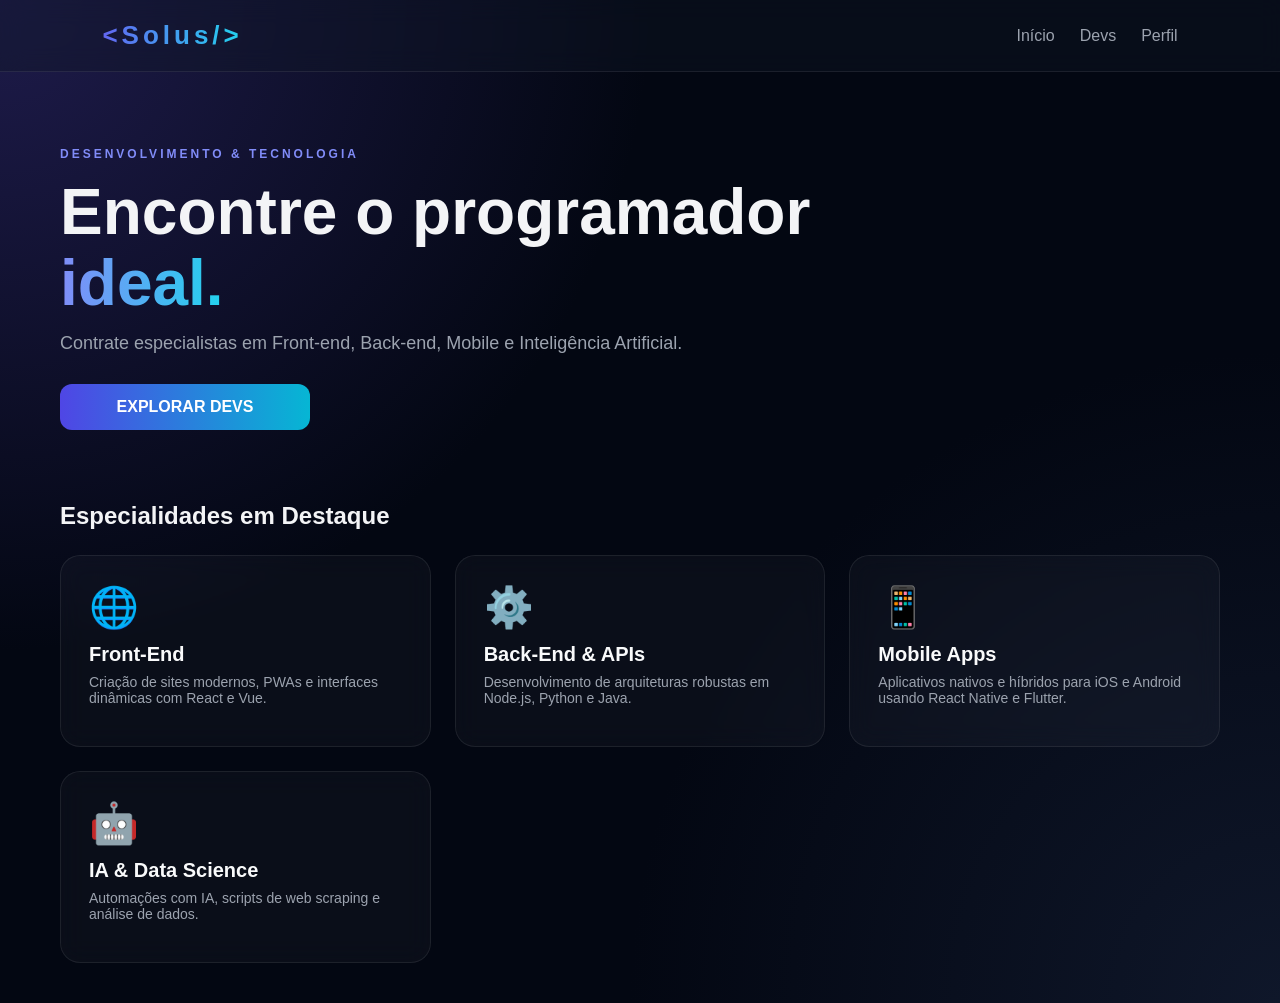
==== index.html @ f99aff29 "Add files via upload" ====
<!DOCTYPE html>
<html lang="pt-BR">
<head>
    <meta charset="UTF-8">
    <meta name="viewport" content="width=device-width, initial-scale=1.0">
    <meta name="theme-color" content="#030712">
    <link rel="stylesheet" href="css/style.css">
    <link rel="manifest" href="manifest.json">
    <title>Solus Code | Dev Services</title>
</head>
<body>
    <header class="topbar">
        <a href="index.html" class="logo">&lt;Solus/&gt;</a>
        <nav>
            <a href="index.html">Início</a>
            <a href="servicos.html">Devs</a>
            <a href="perfil.html">Perfil</a>
        </nav>
    </header>

    <main class="home">
        <section class="hero">
            <div>
                <span class="tag">DESENVOLVIMENTO & TECNOLOGIA</span>
                <h1>Encontre o programador <span>ideal.</span></h1>
                <p>Contrate especialistas em Front-end, Back-end, Mobile e Inteligência Artificial.</p>
                <a href="servicos.html" class="btn-primary" style="max-width: 250px;">EXPLORAR DEVS</a>
            </div>
        </section>

        <section class="services">
            <h2>Especialidades em Destaque</h2>
            <div class="service-grid">
                <div class="service-card">
                    <div class="icon">🌐</div>
                    <h3>Front-End</h3>
                    <p>Criação de sites modernos, PWAs e interfaces dinâmicas com React e Vue.</p>
                </div>
                <div class="service-card">
                    <div class="icon">⚙️</div>
                    <h3>Back-End & APIs</h3>
                    <p>Desenvolvimento de arquiteturas robustas em Node.js, Python e Java.</p>
                </div>
                <div class="service-card">
                    <div class="icon">📱</div>
                    <h3>Mobile Apps</h3>
                    <p>Aplicativos nativos e híbridos para iOS e Android usando React Native e Flutter.</p>
                </div>
                <div class="service-card">
                    <div class="icon">🤖</div>
                    <h3>IA & Data Science</h3>
                    <p>Automações com IA, scripts de web scraping e análise de dados.</p>
                </div>
            </div>
        </section>
    </main>

    <script src="js/script.js"></script>
</body>
</html>
<!-- Link para o Manifest (necessário para a instalação PWA) -->
<link rel="manifest" href="manifest.json">

<!-- Ícone da aba do navegador (Favicon) -->
<link rel="icon" type="image/png" sizes="192x192" href="icons/icon-192.png">

<!-- Ícone para dispositivos Apple (iOS) -->
<link rel="apple-touch-icon" href="icons/icon-192.png">
---- css/style.css ----
* {
    margin: 0;
    padding: 0;
    box-sizing: border-box;
}

body {
    font-family: 'Segoe UI', Consolas, Monaco, sans-serif;
    background:
        radial-gradient(circle at top left, #1e1b4b, transparent 40%),
        radial-gradient(circle at bottom right, #0f172a, transparent 40%),
        #030712;
    color: #f3f4f6;
    min-height: 100vh;
}

/* Header & Nav */
.topbar {
    display: flex;
    justify-content: space-between;
    align-items: center;
    padding: 20px 8%;
    background: rgba(17, 24, 39, 0.4);
    border-bottom: 1px solid rgba(255, 255, 255, 0.08);
    backdrop-filter: blur(12px);
}

.logo {
    font-size: 26px;
    font-weight: 800;
    letter-spacing: 4px;
    background: linear-gradient(90deg, #6366f1, #22d3ee);
    -webkit-background-clip: text;
    background-clip: text;
    color: transparent;
    text-decoration: none;
}

.topbar nav {
    display: flex;
    gap: 25px;
}

.topbar nav a {
    color: #9ca3af;
    text-decoration: none;
    font-weight: 500;
    transition: 0.3s;
}

.topbar nav a:hover {
    color: #22d3ee;
}

/* Container Principal */
.home {
    max-width: 1200px;
    margin: auto;
    padding: 40px 20px;
}

/* Hero Section */
.hero {
    min-height: 350px;
    display: flex;
    align-items: center;
}

.tag {
    color: #818cf8;
    font-size: 12px;
    font-weight: 700;
    letter-spacing: 3px;
    text-transform: uppercase;
}

.hero h1 {
    font-size: clamp(36px, 6vw, 64px);
    max-width: 850px;
    margin: 15px 0;
    line-height: 1.1;
}

.hero h1 span {
    background: linear-gradient(90deg, #818cf8, #22d3ee);
    -webkit-background-clip: text;
    background-clip: text;
    color: transparent;
}

.hero p {
    color: #9ca3af;
    font-size: 18px;
    margin-bottom: 30px;
}

/* Cards e Grid */
.services {
    margin-top: 40px;
}

.service-grid {
    display: grid;
    grid-template-columns: repeat(auto-fit, minmax(280px, 1fr));
    gap: 24px;
    margin-top: 25px;
}

.service-card {
    padding: 28px;
    background: rgba(255, 255, 255, 0.03);
    border: 1px solid rgba(255, 255, 255, 0.08);
    border-radius: 20px;
    backdrop-filter: blur(12px);
    transition: all 0.3s ease;
    display: flex;
    flex-direction: column;
    justify-content: space-between;
}

.service-card .icon {
    font-size: 40px;
    margin-bottom: 12px;
}

.service-card h3 {
    font-size: 20px;
    margin-bottom: 8px;
    color: #f9fafb;
}

.service-card p {
    color: #9ca3af;
    font-size: 14px;
    margin-bottom: 12px;
}

.service-card .rating {
    color: #f59e0b;
    font-weight: bold;
    margin-bottom: 16px;
}

.service-card:hover {
    transform: translateY(-6px);
    border-color: #6366f1;
    box-shadow: 0 10px 30px rgba(99, 102, 241, 0.25);
}

/* Formulários & Login */
.login-container {
    min-height: 100vh;
    display: flex;
    justify-content: center;
    align-items: center;
    padding: 20px;
}

.login-card {
    width: 100%;
    max-width: 440px;
    padding: 40px;
    background: rgba(255, 255, 255, 0.04);
    border: 1px solid rgba(255, 255, 255, 0.1);
    border-radius: 24px;
    backdrop-filter: blur(20px);
    box-shadow: 0 0 40px rgba(99, 102, 241, 0.15);
    animation: aparecer 0.8s ease;
    margin: auto;
}

.subtitle {
    text-align: center;
    color: #9ca3af;
    margin: 8px 0 30px;
    font-size: 14px;
}

.input-group {
    margin-bottom: 20px;
}

.input-group label {
    display: block;
    margin-bottom: 8px;
    color: #d1d5db;
    font-size: 14px;
}

.input-group input {
    width: 100%;
    padding: 14px;
    border-radius: 12px;
    border: 1px solid rgba(255, 255, 255, 0.15);
    background: rgba(0, 0, 0, 0.5);
    color: white;
    outline: none;
    transition: 0.3s;
}

.input-group input:focus {
    border-color: #22d3ee;
    box-shadow: 0 0 15px rgba(34, 211, 238, 0.3);
}

/* Botões */
.btn-primary {
    display: inline-block;
    width: 100%;
    padding: 14px;
    border: none;
    border-radius: 12px;
    background: linear-gradient(90deg, #4f46e5, #06b6d4);
    color: white;
    font-weight: bold;
    text-align: center;
    text-decoration: none;
    cursor: pointer;
    transition: 0.3s;
}

.btn-primary:hover {
    transform: translateY(-2px);
    box-shadow: 0 8px 25px rgba(79, 70, 229, 0.4);
}

.register {
    text-align: center;
    margin-top: 20px;
    color: #6b7280;
    font-size: 14px;
}

.register a {
    color: #38bdf8;
    text-decoration: none;
}

/* Animações & Responsividade */
@keyframes aparecer {
    from {
        opacity: 0;
        transform: translateY(20px);
    }
    to {
        opacity: 1;
        transform: translateY(0);
    }
}

@media (max-width: 600px) {
    .topbar {
        flex-direction: column;
        gap: 15px;
    }
    .topbar nav {
        gap: 15px;
    }
    .hero h1 {
        font-size: 34px;
    }
    .login-card {
        padding: 25px;
    }
}
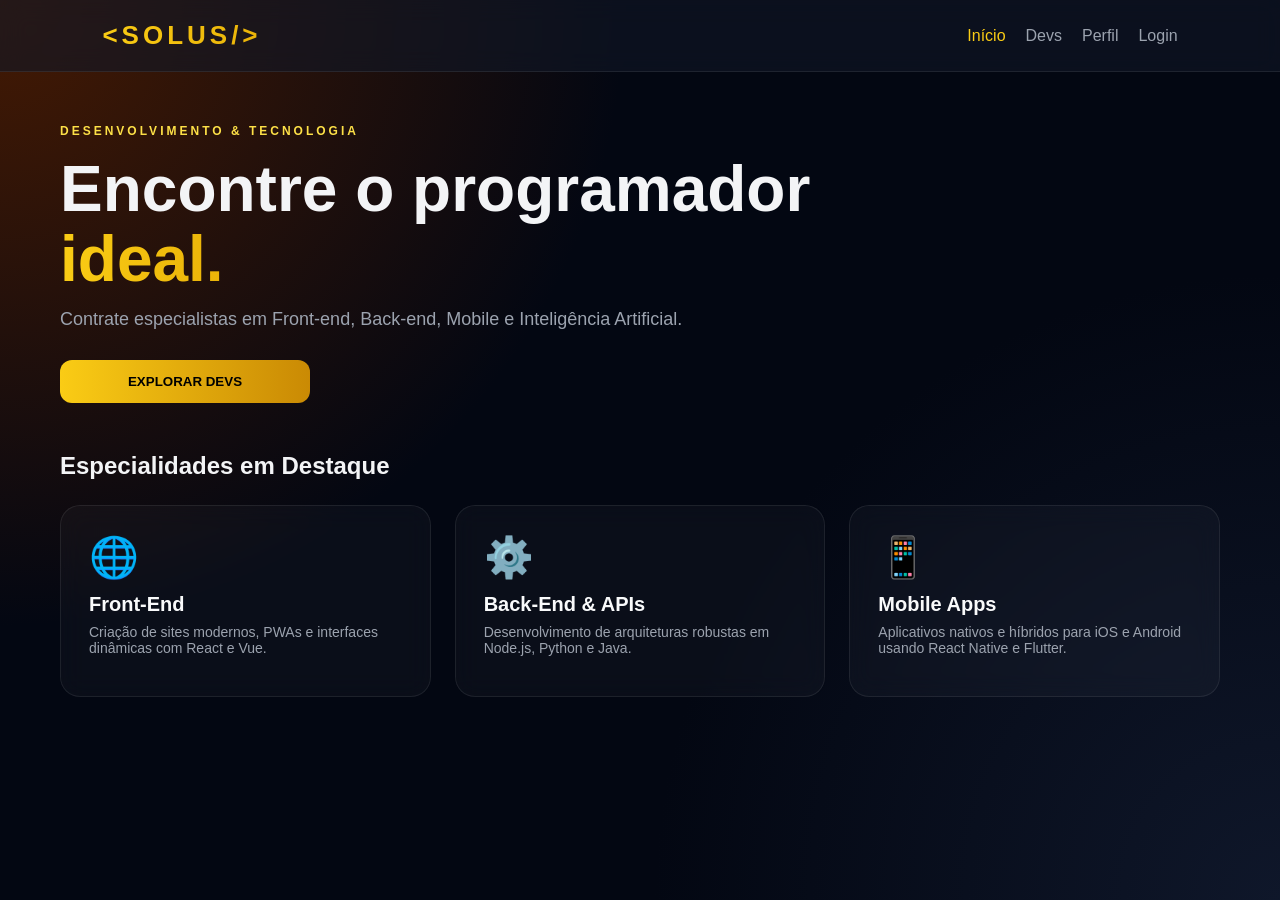
==== commit eb5fa515: "Add files via upload" ====
--- a/index.html
+++ b/index.html
@@ -4,31 +4,294 @@
     <meta charset="UTF-8">
     <meta name="viewport" content="width=device-width, initial-scale=1.0">
     <meta name="theme-color" content="#030712">
-    <link rel="stylesheet" href="css/style.css">
+    <title>SOLUS | Dev Services</title>
+    
     <link rel="manifest" href="manifest.json">
-    <title>Solus Code | Dev Services</title>
+    <link rel="icon" type="image/png" sizes="192x192" href="icons/icon-192.png">
+    <link rel="apple-touch-icon" href="icons/icon-192.png">
+
+    <style>
+        * {
+            margin: 0;
+            padding: 0;
+            box-sizing: border-box;
+        }
+
+        body {
+            font-family: 'Segoe UI', Consolas, Monaco, sans-serif;
+            background:
+                radial-gradient(circle at top left, #451a03, transparent 40%),
+                radial-gradient(circle at bottom right, #0f172a, transparent 40%),
+                #030712;
+            color: #f3f4f6;
+            min-height: 100vh;
+        }
+
+        /* Topbar */
+        .topbar {
+            display: flex;
+            justify-content: space-between;
+            align-items: center;
+            padding: 20px 8%;
+            background: rgba(17, 24, 39, 0.6);
+            border-bottom: 1px solid rgba(255, 255, 255, 0.08);
+            backdrop-filter: blur(12px);
+            position: sticky;
+            top: 0;
+            z-index: 100;
+        }
+
+        .logo {
+            font-size: 26px;
+            font-weight: 800;
+            letter-spacing: 4px;
+            background: linear-gradient(90deg, #facc15, #eab308);
+            -webkit-background-clip: text;
+            color: transparent;
+            text-decoration: none;
+            cursor: pointer;
+        }
+
+        .topbar nav {
+            display: flex;
+            align-items: center;
+            gap: 20px;
+        }
+
+        .topbar nav a {
+            color: #9ca3af;
+            text-decoration: none;
+            font-weight: 500;
+            transition: 0.3s;
+            cursor: pointer;
+        }
+
+        .topbar nav a:hover, .topbar nav a.active {
+            color: #facc15;
+        }
+
+        /* Botão de Instalação */
+        .btn-install {
+            display: none;
+            background: linear-gradient(90deg, #facc15, #ca8a04);
+            color: #000;
+            border: none;
+            padding: 8px 16px;
+            border-radius: 20px;
+            font-weight: bold;
+            cursor: pointer;
+            font-size: 13px;
+            transition: 0.3s;
+        }
+
+        .btn-install:hover {
+            transform: scale(1.05);
+            box-shadow: 0 0 15px rgba(250, 204, 21, 0.4);
+        }
+
+        /* Controle de Páginas (SPA) */
+        .page {
+            display: none;
+            max-width: 1200px;
+            margin: auto;
+            padding: 40px 20px;
+            animation: aparecer 0.4s ease;
+        }
+
+        .page.active {
+            display: block;
+        }
+
+        /* Hero Section */
+        .hero {
+            min-height: 300px;
+            display: flex;
+            align-items: center;
+        }
+
+        .tag {
+            color: #fde047;
+            font-size: 12px;
+            font-weight: 700;
+            letter-spacing: 3px;
+            text-transform: uppercase;
+        }
+
+        .hero h1 {
+            font-size: clamp(36px, 6vw, 64px);
+            max-width: 850px;
+            margin: 15px 0;
+            line-height: 1.1;
+        }
+
+        .hero h1 span {
+            background: linear-gradient(90deg, #facc15, #eab308);
+            -webkit-background-clip: text;
+            color: transparent;
+        }
+
+        .hero p {
+            color: #9ca3af;
+            font-size: 18px;
+            margin-bottom: 30px;
+        }
+
+        /* Cards e Grid */
+        .service-grid {
+            display: grid;
+            grid-template-columns: repeat(auto-fit, minmax(280px, 1fr));
+            gap: 24px;
+            margin-top: 25px;
+        }
+
+        .service-card {
+            padding: 28px;
+            background: rgba(255, 255, 255, 0.03);
+            border: 1px solid rgba(255, 255, 255, 0.08);
+            border-radius: 20px;
+            backdrop-filter: blur(12px);
+            transition: all 0.3s ease;
+            display: flex;
+            flex-direction: column;
+            justify-content: space-between;
+        }
+
+        .service-card .icon {
+            font-size: 40px;
+            margin-bottom: 12px;
+        }
+
+        .service-card h3 {
+            font-size: 20px;
+            margin-bottom: 8px;
+            color: #f9fafb;
+        }
+
+        .service-card p {
+            color: #9ca3af;
+            font-size: 14px;
+            margin-bottom: 12px;
+        }
+
+        .service-card .rating {
+            color: #facc15;
+            font-weight: bold;
+            margin-bottom: 16px;
+        }
+
+        .service-card:hover {
+            transform: translateY(-6px);
+            border-color: #facc15;
+            box-shadow: 0 10px 30px rgba(250, 204, 21, 0.2);
+        }
+
+        /* Login & Forms */
+        .login-container {
+            min-height: 70vh;
+            display: flex;
+            justify-content: center;
+            align-items: center;
+        }
+
+        .login-card {
+            width: 100%;
+            max-width: 440px;
+            padding: 40px;
+            background: rgba(255, 255, 255, 0.04);
+            border: 1px solid rgba(255, 255, 255, 0.1);
+            border-radius: 24px;
+            backdrop-filter: blur(20px);
+            box-shadow: 0 0 40px rgba(250, 204, 21, 0.15);
+            margin: auto;
+        }
+
+        .input-group {
+            margin-bottom: 20px;
+        }
+
+        .input-group label {
+            display: block;
+            margin-bottom: 8px;
+            color: #d1d5db;
+            font-size: 14px;
+        }
+
+        .input-group input {
+            width: 100%;
+            padding: 14px;
+            border-radius: 12px;
+            border: 1px solid rgba(255, 255, 255, 0.15);
+            background: rgba(0, 0, 0, 0.5);
+            color: white;
+            outline: none;
+            transition: 0.3s;
+        }
+
+        .input-group input:focus {
+            border-color: #facc15;
+            box-shadow: 0 0 15px rgba(250, 204, 21, 0.3);
+        }
+
+        .btn-primary {
+            display: inline-block;
+            width: 100%;
+            padding: 14px;
+            border: none;
+            border-radius: 12px;
+            background: linear-gradient(90deg, #facc15, #ca8a04);
+            color: #000;
+            font-weight: bold;
+            text-align: center;
+            text-decoration: none;
+            cursor: pointer;
+            transition: 0.3s;
+        }
+
+        .btn-primary:hover {
+            transform: translateY(-2px);
+            box-shadow: 0 8px 25px rgba(250, 204, 21, 0.3);
+        }
+
+        @keyframes aparecer {
+            from { opacity: 0; transform: translateY(15px); }
+            to { opacity: 1; transform: translateY(0); }
+        }
+
+        @media (max-width: 600px) {
+            .topbar { flex-direction: column; gap: 15px; }
+            .topbar nav { gap: 10px; flex-wrap: wrap; justify-content: center; }
+            .hero h1 { font-size: 34px; }
+        }
+    </style>
 </head>
 <body>
+
     <header class="topbar">
-        <a href="index.html" class="logo">&lt;Solus/&gt;</a>
+        <div class="logo" onclick="navegarPara('home')">&lt;SOLUS/&gt;</div>
         <nav>
-            <a href="index.html">Início</a>
-            <a href="servicos.html">Devs</a>
-            <a href="perfil.html">Perfil</a>
+            <a onclick="navegarPara('home')" id="nav-home" class="active">Início</a>
+            <a onclick="navegarPara('servicos')" id="nav-servicos">Devs</a>
+            <a onclick="navegarPara('perfil')" id="nav-perfil">Perfil</a>
+            <a onclick="navegarPara('login')" id="nav-login">Login</a>
+            <button id="btn-install-nav" class="btn-install" onclick="instalarPWA()">📲 INSTALAR APP</button>
         </nav>
     </header>
 
-    <main class="home">
+    <!-- TELA HOME -->
+    <main id="page-home" class="page active">
         <section class="hero">
             <div>
                 <span class="tag">DESENVOLVIMENTO & TECNOLOGIA</span>
                 <h1>Encontre o programador <span>ideal.</span></h1>
                 <p>Contrate especialistas em Front-end, Back-end, Mobile e Inteligência Artificial.</p>
-                <a href="servicos.html" class="btn-primary" style="max-width: 250px;">EXPLORAR DEVS</a>
+                <div style="display: flex; gap: 15px; flex-wrap: wrap;">
+                    <button class="btn-primary" style="max-width: 250px;" onclick="navegarPara('servicos')">EXPLORAR DEVS</button>
+                    <button id="btn-install-hero" class="btn-install" style="padding: 14px 24px; font-size: 14px; border-radius: 12px;" onclick="instalarPWA()">📲 INSTALAR O APP SOLUS</button>
+                </div>
             </div>
         </section>
 
-        <section class="services">
+        <section style="margin-top: 40px;">
             <h2>Especialidades em Destaque</h2>
             <div class="service-grid">
                 <div class="service-card">
@@ -46,23 +309,233 @@
                     <h3>Mobile Apps</h3>
                     <p>Aplicativos nativos e híbridos para iOS e Android usando React Native e Flutter.</p>
                 </div>
-                <div class="service-card">
-                    <div class="icon">🤖</div>
-                    <h3>IA & Data Science</h3>
-                    <p>Automações com IA, scripts de web scraping e análise de dados.</p>
-                </div>
             </div>
         </section>
     </main>
 
-    <script src="js/script.js"></script>
+    <!-- TELA DEVS (LISTA) -->
+    <main id="page-servicos" class="page">
+        <h1>Desenvolvedores Disponíveis</h1>
+        <p style="color: #9ca3af; margin-bottom: 30px;">Selecione um profissional para visualizar o perfil e contratar.</p>
+        <div class="service-grid" id="lista-devs"></div>
+    </main>
+
+    <!-- TELA DETALHES -->
+    <main id="page-detalhes" class="page">
+        <section class="login-card" style="max-width: 600px;">
+            <div id="detalhes-icon" style="font-size: 50px; text-align: center;">💻</div>
+            <h1 id="detalhes-nome" style="text-align: center; margin: 10px 0;">Nome do Dev</h1>
+            <p id="detalhes-rating" style="text-align: center; color: #facc15; font-weight: bold;">⭐ 5.0</p>
+            <p id="detalhes-cargo" style="text-align: center; color: #9ca3af; margin-bottom: 25px;">Especialidade</p>
+
+            <div style="background: rgba(0, 0, 0, 0.4); padding: 20px; border-radius: 12px; margin-bottom: 25px; border: 1px solid rgba(255,255,255,0.05);">
+                <h3 style="margin-bottom: 10px; color: #facc15;">Habilidades Técnicas:</h3>
+                <ul id="detalhes-skills" style="list-style: none; color: #d1d5db; line-height: 1.8;"></ul>
+            </div>
+
+            <button class="btn-primary" onclick="solicitarOrcamento()">SOLICITAR ORÇAMENTO</button>
+            <button class="btn-primary" style="background: transparent; color: #fff; border: 1px solid rgba(255,255,255,0.2); margin-top: 10px;" onclick="navegarPara('servicos')">VOLTAR</button>
+        </section>
+    </main>
+
+    <!-- TELA LOGIN -->
+    <main id="page-login" class="page">
+        <div class="login-container">
+            <div class="login-card">
+                <div class="logo" style="text-align: center;">&lt;SOLUS/&gt;</div>
+                <p style="text-align: center; color: #9ca3af; margin: 8px 0 30px;">Conectando você aos melhores devs.</p>
+
+                <form id="loginForm">
+                    <div class="input-group">
+                        <label for="email">E-mail</label>
+                        <input type="email" id="email" placeholder="dev@soluscode.com" required>
+                    </div>
+
+                    <div class="input-group">
+                        <label for="senha">Senha</label>
+                        <input type="password" id="senha" placeholder="Digite sua senha" required>
+                    </div>
+
+                    <button type="submit" class="btn-primary">ENTRAR NO SYSTEM</button>
+                </form>
+            </div>
+        </div>
+    </main>
+
+    <!-- TELA PERFIL -->
+    <main id="page-perfil" class="page">
+        <section class="login-card">
+            <h1>Perfil do Usuário</h1>
+            <br>
+            <p style="color: #9ca3af;">Usuário autenticado:</p>
+            <h2 id="usuario-email" style="color: #facc15; margin: 10px 0 25px;">Desconectado</h2>
+
+            <button class="btn-primary" id="btn-logout" onclick="fazerLogout()">LOGOUT</button>
+        </section>
+    </main>
+
+    <script>
+        const desenvolvedores = [
+            {
+                id: 1,
+                nome: "Lucas Silva",
+                cargo: "Full-Stack / PWA Specialist",
+                icon: "💻",
+                rating: "⭐ 4.9 (62 avaliações)",
+                skills: ["🚀 HTML5, CSS3 Avançado & PWA", "⚡ JavaScript ES6+, Service Workers", "⚛️ React & Tailwind CSS", "📦 Git & CI/CD"]
+            },
+            {
+                id: 2,
+                nome: "Backend Forge",
+                cargo: "Engenheiro de Software Node.js",
+                icon: "⚡",
+                rating: "⭐ 4.8 (41 avaliações)",
+                skills: ["🛠️ APIs RESTful & GraphQL", "🗄️ PostgreSQL, MongoDB & Redis", "🔒 Autenticação JWT & OAuth2", "☁️ Docker & AWS"]
+            },
+            {
+                id: 3,
+                nome: "Mobile Craft",
+                cargo: "Desenvolvedor Flutter & iOS",
+                icon: "📱",
+                rating: "⭐ 5.0 (89 avaliações)",
+                skills: ["📱 App Development (Flutter/Dart)", "🎨 Material Design & Cupertino", "🔔 Push Notifications & Firebase", "📲 Publicação na App Store/Play Store"]
+            },
+            {
+                id: 4,
+                nome: "Ana Python Lab",
+                cargo: "Cientista de Dados & Automações",
+                icon: "🐍",
+                rating: "⭐ 4.7 (35 avaliações)",
+                skills: ["🤖 Automações com Selenium & BeautifulSoup", "📊 Análise de Dados com Pandas/NumPy", "🧠 Machine Learning em Scikit-Learn", "⚡ FastAPIs & Django"]
+            },
+            {
+                id: 5,
+                nome: "Cyber Guard",
+                cargo: "DevSecOps & Pentester",
+                icon: "🛡️",
+                rating: "⭐ 4.9 (53 avaliações)",
+                skills: ["🔐 Auditoria de Código & Hacking Ético", "🛡️ Proteção contra OWASP Top 10", "⚙️ Configuração de Firewalls & SSL", "📦 CI/CD Seguro"]
+            },
+            {
+                id: 6,
+                nome: "UI/UX Code Studio",
+                cargo: "Design System & Web Animation",
+                icon: "🎨",
+                rating: "⭐ 4.8 (77 avaliações)",
+                skills: ["✨ Glassmorphism & Efeitos Neon", "🎞️ Animações GSAP & CSS3", "🎨 Design System no Figma", "📱 Layouts Responsivos"]
+            }
+        ];
+
+        function navegarPara(paginaId) {
+            document.querySelectorAll('.page').forEach(page => page.classList.remove('active'));
+            document.querySelectorAll('.topbar nav a').forEach(nav => nav.classList.remove('active'));
+
+            const paginaAlvo = document.getElementById(`page-${paginaId}`);
+            if (paginaAlvo) paginaAlvo.classList.add('active');
+
+            const navAlvo = document.getElementById(`nav-${paginaId}`);
+            if (navAlvo) navAlvo.classList.add('active');
+
+            atualizarPerfilUI();
+        }
+
+        function renderizarDevs() {
+            const container = document.getElementById('lista-devs');
+            container.innerHTML = desenvolvedores.map(dev => `
+                <div class="service-card">
+                    <div class="icon">${dev.icon}</div>
+                    <h3>${dev.nome}</h3>
+                    <p>${dev.cargo}</p>
+                    <p class="rating">${dev.rating}</p>
+                    <button class="btn-primary" onclick="verDetalhes(${dev.id})">Ver Perfil Dev</button>
+                </div>
+            `).join('');
+        }
+
+        function verDetalhes(id) {
+            const dev = desenvolvedores.find(d => d.id === id);
+            if (!dev) return;
+
+            document.getElementById('detalhes-icon').textContent = dev.icon;
+            document.getElementById('detalhes-nome').textContent = dev.nome;
+            document.getElementById('detalhes-rating').textContent = dev.rating;
+            document.getElementById('detalhes-cargo').textContent = dev.cargo;
+            
+            const skillsList = document.getElementById('detalhes-skills');
+            skillsList.innerHTML = dev.skills.map(s => `<li>${s}</li>`).join('');
+
+            navegarPara('detalhes');
+        }
+
+        function solicitarOrcamento() {
+            alert("Solicitação enviada com sucesso! O desenvolvedor responderá via e-mail.");
+        }
+
+        document.getElementById('loginForm').addEventListener('submit', function(e) {
+            e.preventDefault();
+            const email = document.getElementById('email').value;
+            const senha = document.getElementById('senha').value;
+
+            if (email && senha) {
+                localStorage.setItem('usuarioLogado', email);
+                alert("Login efetuado com sucesso!");
+                navegarPara('perfil');
+            }
+        });
+
+        function fazerLogout() {
+            localStorage.removeItem('usuarioLogado');
+            atualizarPerfilUI();
+            navegarPara('login');
+        }
+
+        function atualizarPerfilUI() {
+            const usuario = localStorage.getItem('usuarioLogado');
+            const userDisplay = document.getElementById('usuario-email');
+            const navLogin = document.getElementById('nav-login');
+
+            if (usuario) {
+                userDisplay.textContent = usuario;
+                if(navLogin) navLogin.style.display = 'none';
+            } else {
+                userDisplay.textContent = 'Desconectado';
+                if(navLogin) navLogin.style.display = 'inline';
+            }
+        }
+
+        let deferredPrompt;
+
+        window.addEventListener('beforeinstallprompt', (e) => {
+            e.preventDefault();
+            deferredPrompt = e;
+            
+            document.getElementById('btn-install-nav').style.display = 'block';
+            document.getElementById('btn-install-hero').style.display = 'block';
+        });
+
+        function instalarPWA() {
+            if (!deferredPrompt) return;
+            
+            deferredPrompt.prompt();
+            deferredPrompt.userChoice.then((choiceResult) => {
+                if (choiceResult.outcome === 'accepted') {
+                    console.log('Usuário aceitou a instalação.');
+                }
+                deferredPrompt = null;
+                document.getElementById('btn-install-nav').style.display = 'none';
+                document.getElementById('btn-install-hero').style.display = 'none';
+            });
+        }
+
+        if ("serviceWorker" in navigator) {
+            window.addEventListener("load", () => {
+                navigator.serviceWorker.register("service-worker.js")
+                    .catch(err => console.log("Erro no SW:", err));
+            });
+        }
+
+        renderizarDevs();
+        atualizarPerfilUI();
+    </script>
 </body>
-</html>
-<!-- Link para o Manifest (necessário para a instalação PWA) -->
-<link rel="manifest" href="manifest.json">
-
-<!-- Ícone da aba do navegador (Favicon) -->
-<link rel="icon" type="image/png" sizes="192x192" href="icons/icon-192.png">
-
-<!-- Ícone para dispositivos Apple (iOS) -->
-<link rel="apple-touch-icon" href="icons/icon-192.png">+</html>
